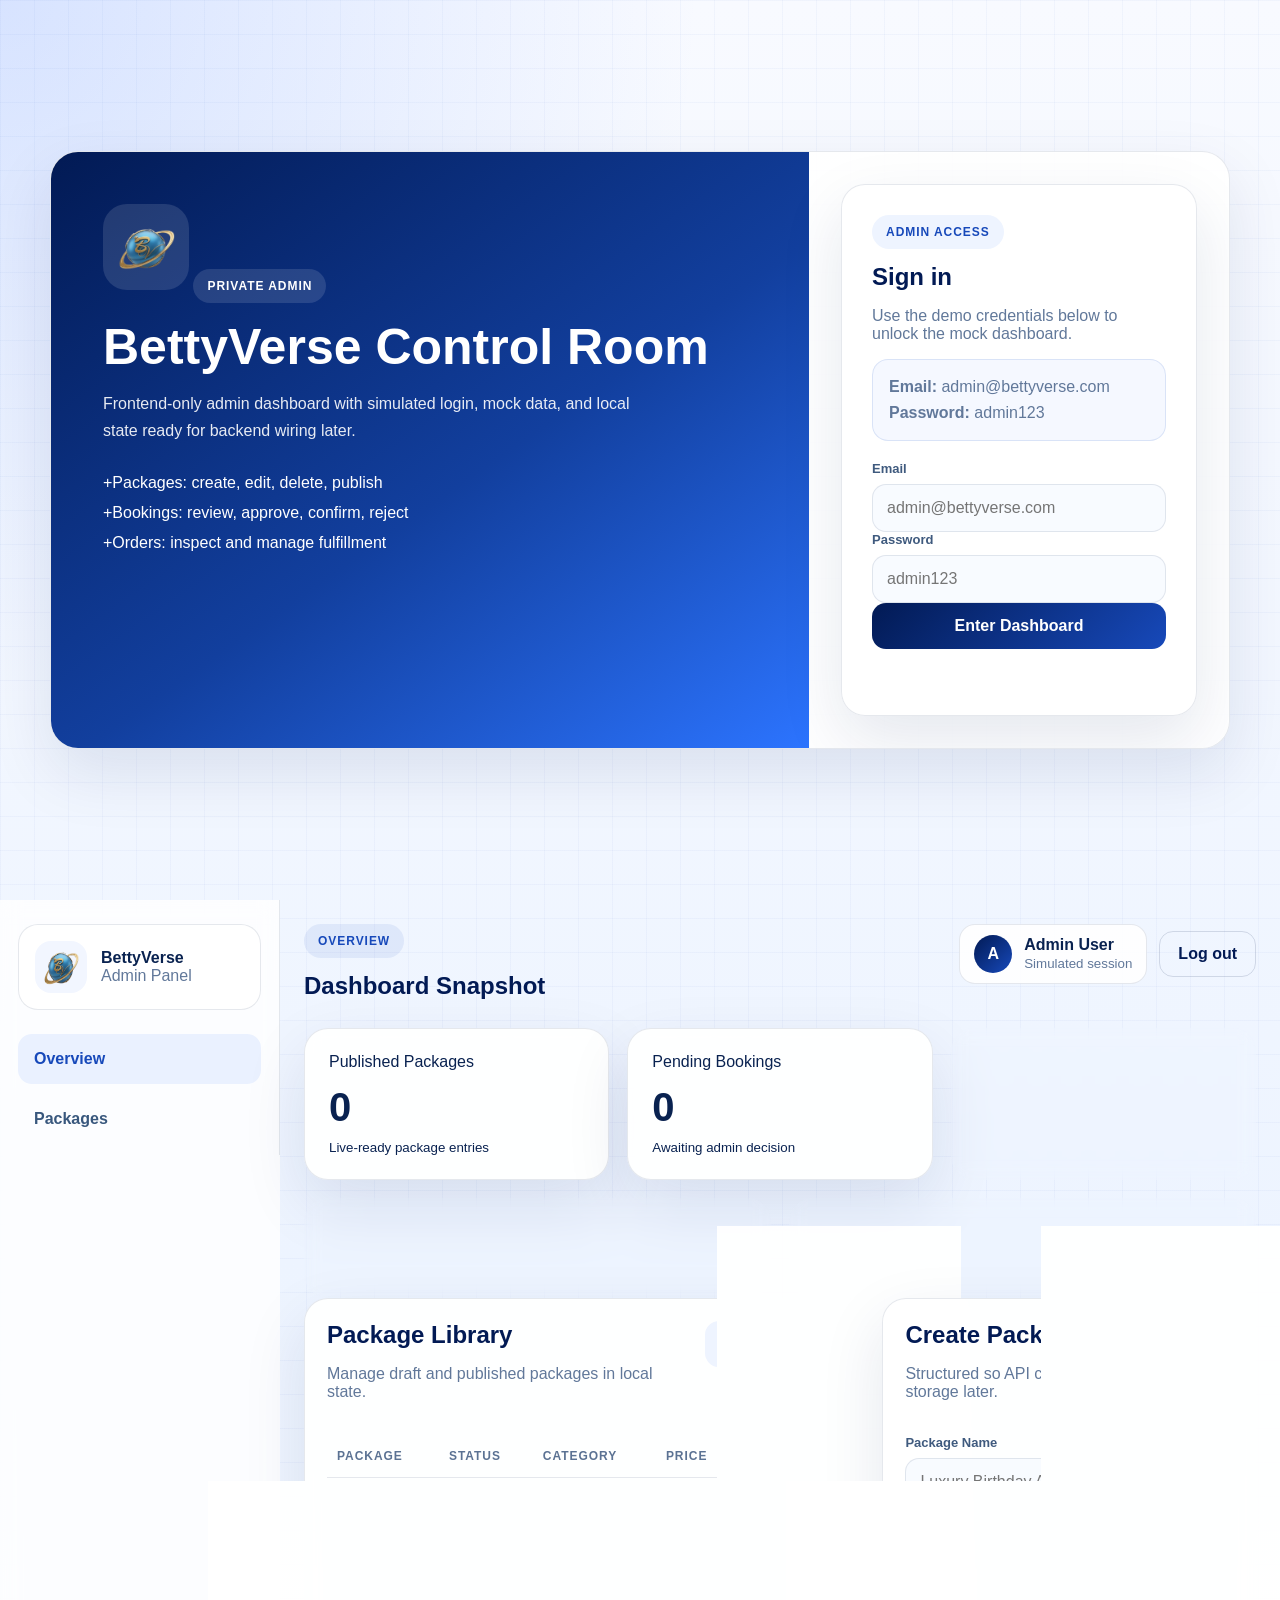
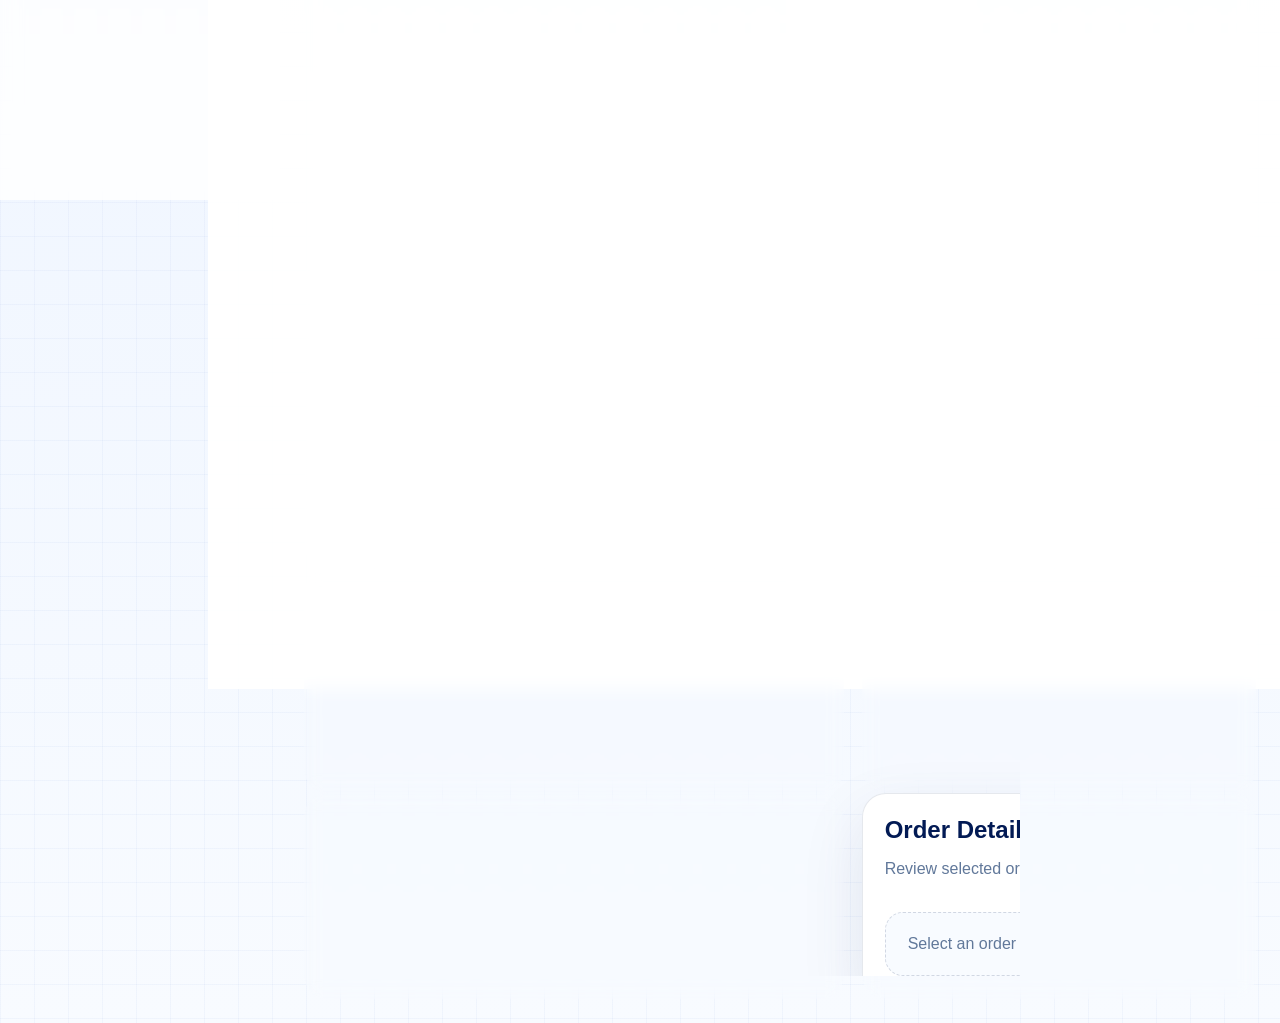
==== admin-panel/index.html @ 5b6a77cb "updates 29th april" ====
<!DOCTYPE html>
<html lang="en">
<head>
  <meta charset="UTF-8">
  <meta name="viewport" content="width=device-width, initial-scale=1.0">
  <title>Admin Panel | BettyVerse</title>
  <meta name="robots" content="noindex,nofollow">
  <link rel="icon" href="../images/logo.png" type="image/png">
  <link rel="stylesheet" href="admin.css">
</head>
<body class="admin-body">
  <div id="adminApp">
    <section class="admin-auth" data-auth-screen>
      <div class="admin-auth__shell">
        <div class="admin-auth__brand">
          <img src="../images/logo.png" alt="BettyVerse logo">
          <span class="admin-auth__eyebrow">Private Admin</span>
          <h1>BettyVerse Control Room</h1>
          <p>Frontend-only admin dashboard with simulated login, mock data, and local state ready for backend wiring later.</p>
          <ul class="admin-auth__notes">
            <li>Packages: create, edit, delete, publish</li>
            <li>Bookings: review, approve, confirm, reject</li>
            <li>Orders: inspect and manage fulfillment</li>
          </ul>
        </div>
        <div class="admin-auth__panel">
          <form class="admin-login-card" data-login-form>
            <span class="admin-chip">Admin Access</span>
            <h2>Sign in</h2>
            <p>Use the demo credentials below to unlock the mock dashboard.</p>
            <div class="admin-inline-note">
              <strong>Email:</strong> admin@bettyverse.com
              <br>
              <strong>Password:</strong> admin123
            </div>
            <label class="admin-field">
              <span>Email</span>
              <input type="email" name="email" placeholder="admin@bettyverse.com" required>
            </label>
            <label class="admin-field">
              <span>Password</span>
              <input type="password" name="password" placeholder="admin123" required>
            </label>
            <button class="admin-btn admin-btn--primary admin-btn--block" type="submit">Enter Dashboard</button>
            <p class="admin-form-status" data-login-status aria-live="polite"></p>
          </form>
        </div>
      </div>
    </section>

    <section class="admin-shell" data-dashboard hidden>
      <aside class="admin-sidebar">
        <div class="admin-sidebar__brand">
          <img src="../images/logo.png" alt="BettyVerse logo">
          <div>
            <strong>BettyVerse</strong>
            <span>Admin Panel</span>
          </div>
        </div>
        <nav class="admin-nav" aria-label="Admin navigation">
          <button class="admin-nav__item is-active" type="button" data-admin-view-trigger="overview">Overview</button>
          <button class="admin-nav__item" type="button" data-admin-view-trigger="packages">Packages</button>
          <button class="admin-nav__item" type="button" data-admin-view-trigger="bookings">Bookings</button>
          <button class="admin-nav__item" type="button" data-admin-view-trigger="orders">Orders</button>
        </nav>
        <div class="admin-sidebar__footer">
          <p>This panel is not linked from the public site.</p>
        </div>
      </aside>

      <div class="admin-main">
        <header class="admin-topbar">
          <div>
            <span class="admin-chip admin-chip--soft" data-view-label>Overview</span>
            <h1 data-view-title>Dashboard Snapshot</h1>
          </div>
          <div class="admin-topbar__actions">
            <div class="admin-user-pill">
              <span class="admin-user-pill__avatar">A</span>
              <div>
                <strong data-admin-name>Admin User</strong>
                <small>Simulated session</small>
              </div>
            </div>
            <button class="admin-btn admin-btn--ghost" type="button" data-logout-btn>Log out</button>
          </div>
        </header>

        <main class="admin-content">
          <div class="admin-banner" data-global-status hidden></div>

          <section class="admin-view is-active" data-admin-view="overview">
            <div class="admin-metric-grid">
              <article class="admin-metric-card">
                <span>Published Packages</span>
                <strong data-metric-published>0</strong>
                <small>Live-ready package entries</small>
              </article>
              <article class="admin-metric-card">
                <span>Pending Bookings</span>
                <strong data-metric-bookings>0</strong>
                <small>Awaiting admin decision</small>
              </article>
              <article class="admin-metric-card">
                <span>Open Orders</span>
                <strong data-metric-orders>0</strong>
                <small>Need payment or fulfillment review</small>
              </article>
            </div>

            <div class="admin-overview-grid">
              <section class="admin-panel-card">
                <div class="admin-panel-card__head">
                  <h2>Recent Bookings</h2>
                  <button class="admin-link-btn" type="button" data-jump-view="bookings">Open Bookings</button>
                </div>
                <div class="admin-list-stack" data-overview-bookings></div>
              </section>

              <section class="admin-panel-card">
                <div class="admin-panel-card__head">
                  <h2>Latest Orders</h2>
                  <button class="admin-link-btn" type="button" data-jump-view="orders">Open Orders</button>
                </div>
                <div class="admin-list-stack" data-overview-orders></div>
              </section>
            </div>
          </section>

          <section class="admin-view" data-admin-view="packages" hidden>
            <div class="admin-split">
              <section class="admin-panel-card">
                <div class="admin-panel-card__head">
                  <div>
                    <h2>Package Library</h2>
                    <p>Manage draft and published packages in local state.</p>
                  </div>
                  <button class="admin-btn admin-btn--secondary" type="button" data-new-package-btn>New Package</button>
                </div>
                <div class="admin-table-wrap">
                  <table class="admin-table">
                    <thead>
                      <tr>
                        <th>Package</th>
                        <th>Status</th>
                        <th>Category</th>
                        <th>Price</th>
                        <th>Actions</th>
                      </tr>
                    </thead>
                    <tbody data-package-table-body></tbody>
                  </table>
                </div>
              </section>

              <section class="admin-panel-card">
                <div class="admin-panel-card__head">
                  <div>
                    <h2 data-package-form-title>Create Package</h2>
                    <p>Structured so API calls can replace local storage later.</p>
                  </div>
                </div>
                <form class="admin-form-grid" data-package-form>
                  <input type="hidden" name="id">
                  <label class="admin-field admin-field--full">
                    <span>Package Name</span>
                    <input type="text" name="name" placeholder="Luxury Birthday Arch" required>
                  </label>
                  <label class="admin-field">
                    <span>Category</span>
                    <select name="category" required>
                      <option value="">Select category</option>
                      <option value="Birthday">Birthday</option>
                      <option value="Anniversary">Anniversary</option>
                      <option value="Festival">Festival</option>
                      <option value="Occasion">Occasion</option>
                      <option value="Surprise">Surprise</option>
                    </select>
                  </label>
                  <label class="admin-field">
                    <span>Base Price</span>
                    <input type="number" name="basePrice" min="0" step="0.01" placeholder="150" required>
                  </label>
                  <label class="admin-field admin-field--full">
                    <span>Summary</span>
                    <textarea name="summary" rows="4" placeholder="Short package description" required></textarea>
                  </label>
                  <label class="admin-field admin-field--full">
                    <span>Tags</span>
                    <input type="text" name="tags" placeholder="birthday, marquee, indoor">
                  </label>
                  <label class="admin-field admin-field--full">
                    <span>Image URL</span>
                    <input type="text" name="image" placeholder="../images/logo.png">
                  </label>
                  <label class="admin-field admin-field--full">
                    <span>Or Upload Image</span>
                    <input type="file" name="imageFile" accept="image/*">
                  </label>
                  <label class="admin-field">
                    <span>Status</span>
                    <select name="status">
                      <option value="draft">Draft</option>
                      <option value="published">Published</option>
                    </select>
                  </label>
                  <div class="admin-form-actions admin-field--full">
                    <button class="admin-btn admin-btn--primary" type="submit">Save Package</button>
                    <button class="admin-btn admin-btn--ghost" type="button" data-package-form-reset>Reset</button>
                  </div>
                </form>
              </section>
            </div>
          </section>

          <section class="admin-view" data-admin-view="bookings" hidden>
            <div class="admin-split admin-split--wide">
              <section class="admin-panel-card">
                <div class="admin-panel-card__head">
                  <div>
                    <h2>Booking Requests</h2>
                    <p>Approve, confirm, or reject incoming mock requests.</p>
                  </div>
                </div>
                <div class="admin-table-wrap">
                  <table class="admin-table">
                    <thead>
                      <tr>
                        <th>Client</th>
                        <th>Event</th>
                        <th>Date</th>
                        <th>Status</th>
                        <th>Actions</th>
                      </tr>
                    </thead>
                    <tbody data-booking-table-body></tbody>
                  </table>
                </div>
              </section>

              <section class="admin-panel-card" data-booking-detail-card>
                <div class="admin-panel-card__head">
                  <div>
                    <h2>Booking Details</h2>
                    <p>Select a booking to inspect the full request.</p>
                  </div>
                </div>
                <div class="admin-empty-state" data-booking-empty-state>Select a booking from the list to review details.</div>
                <div class="admin-detail-sheet" data-booking-detail hidden></div>
              </section>
            </div>
          </section>

          <section class="admin-view" data-admin-view="orders" hidden>
            <div class="admin-split admin-split--wide">
              <section class="admin-panel-card">
                <div class="admin-panel-card__head">
                  <div>
                    <h2>Orders</h2>
                    <p>Track payment and fulfillment status across mock orders.</p>
                  </div>
                </div>
                <div class="admin-table-wrap">
                  <table class="admin-table">
                    <thead>
                      <tr>
                        <th>Order</th>
                        <th>Customer</th>
                        <th>Total</th>
                        <th>Status</th>
                        <th>Actions</th>
                      </tr>
                    </thead>
                    <tbody data-order-table-body></tbody>
                  </table>
                </div>
              </section>

              <section class="admin-panel-card">
                <div class="admin-panel-card__head">
                  <div>
                    <h2>Order Details</h2>
                    <p>Review selected order lines and admin notes.</p>
                  </div>
                </div>
                <div class="admin-empty-state" data-order-empty-state>Select an order from the list to inspect it.</div>
                <div class="admin-detail-sheet" data-order-detail hidden></div>
              </section>
            </div>
          </section>
        </main>
      </div>
    </section>
  </div>

  <script src="admin.js"></script>
</body>
</html>
---- admin-panel/admin.css ----
:root {
  --admin-bg: #f4f7ff;
  --admin-card: rgba(255, 255, 255, 0.94);
  --admin-text: #092250;
  --admin-muted: #61789a;
  --admin-line: rgba(9, 34, 80, 0.1);
  --admin-primary: #1749ba;
  --admin-primary-deep: #021a54;
  --admin-success: #14804a;
  --admin-warning: #b67a12;
  --admin-danger: #b33645;
  --admin-shadow: 0 24px 64px rgba(2, 26, 84, 0.1);
}

* {
  box-sizing: border-box;
}

body.admin-body {
  margin: 0;
  min-height: 100vh;
  font-family: "Segoe UI", Tahoma, Geneva, Verdana, sans-serif;
  color: var(--admin-text);
  background:
    linear-gradient(rgba(42, 91, 199, 0.04) 1px, transparent 1px),
    linear-gradient(90deg, rgba(42, 91, 199, 0.04) 1px, transparent 1px),
    radial-gradient(circle at top left, rgba(66, 123, 255, 0.18), transparent 24%),
    linear-gradient(180deg, #f8faff 0%, #edf4ff 48%, #f8fbff 100%);
  background-size: 34px 34px, 34px 34px, auto, auto;
}

button,
input,
select,
textarea {
  font: inherit;
}

.admin-auth {
  min-height: 100vh;
  display: flex;
  align-items: center;
  justify-content: center;
  padding: 28px;
}

.admin-auth__shell {
  width: min(1180px, 100%);
  display: grid;
  grid-template-columns: minmax(0, 1.15fr) minmax(360px, 420px);
  background: rgba(255, 255, 255, 0.9);
  border: 1px solid var(--admin-line);
  border-radius: 28px;
  box-shadow: var(--admin-shadow);
  overflow: hidden;
}

.admin-auth__brand {
  padding: 52px;
  background: linear-gradient(145deg, #021a54 0%, #123f9e 55%, #2c74ff 100%);
  color: #fff;
}

.admin-auth__brand img {
  width: 86px;
  height: 86px;
  object-fit: contain;
  padding: 14px;
  border-radius: 24px;
  background: rgba(255, 255, 255, 0.12);
}

.admin-auth__eyebrow,
.admin-chip {
  display: inline-flex;
  align-items: center;
  min-height: 34px;
  padding: 0 14px;
  border-radius: 999px;
  font-size: 12px;
  font-weight: 800;
  letter-spacing: 0.08em;
  text-transform: uppercase;
}

.admin-auth__eyebrow {
  margin-top: 26px;
  background: rgba(255, 255, 255, 0.12);
}

.admin-auth__brand h1 {
  margin: 18px 0 14px;
  font-size: 50px;
  line-height: 1.05;
}

.admin-auth__brand p {
  max-width: 560px;
  line-height: 1.7;
  color: rgba(255, 255, 255, 0.9);
}

.admin-auth__notes {
  margin: 30px 0 0;
  padding: 0;
  list-style: none;
  display: grid;
  gap: 12px;
}

.admin-auth__notes li::before {
  content: "+";`r`n  margin-right: 10px;
}

.admin-auth__panel {
  display: flex;
  align-items: center;
  justify-content: center;
  padding: 32px;
}

.admin-login-card,
.admin-panel-card,
.admin-metric-card {
  background: var(--admin-card);
  border: 1px solid var(--admin-line);
  box-shadow: var(--admin-shadow);
  backdrop-filter: blur(8px);
  -webkit-backdrop-filter: blur(8px);
}

.admin-login-card {
  width: 100%;
  padding: 30px;
  border-radius: 24px;
}

.admin-chip {
  background: #eef4ff;
  color: var(--admin-primary);
}

.admin-chip--soft {
  background: rgba(23, 73, 186, 0.08);
}

.admin-login-card h2,
.admin-panel-card h2,
.admin-topbar h1 {
  margin: 14px 0 8px;
  color: var(--admin-primary-deep);
}

.admin-login-card p,
.admin-panel-card__head p,
.admin-empty-state,
.admin-sidebar__footer,
.admin-inline-note,
.admin-detail-sheet,
.admin-list-row small {
  color: var(--admin-muted);
}

.admin-inline-note {
  margin: 16px 0 20px;
  padding: 14px 16px;
  border-radius: 16px;
  background: #f5f8ff;
  border: 1px solid rgba(23, 73, 186, 0.12);
  line-height: 1.6;
}

.admin-field {
  display: block;
}

.admin-field span {
  display: block;
  margin-bottom: 8px;
  font-size: 13px;
  font-weight: 700;
  color: #3f5a7e;
}

.admin-field input,
.admin-field select,
.admin-field textarea {
  width: 100%;
  min-height: 48px;
  padding: 12px 14px;
  border-radius: 14px;
  border: 1px solid var(--admin-line);
  background: #f8fbff;
  color: var(--admin-text);
}

.admin-field textarea {
  min-height: 112px;
  resize: vertical;
}

.admin-field input:focus,
.admin-field select:focus,
.admin-field textarea:focus {
  outline: none;
  border-color: rgba(23, 73, 186, 0.35);
  box-shadow: 0 0 0 4px rgba(23, 73, 186, 0.08);
  background: #fff;
}

.admin-form-status {
  min-height: 20px;
  margin: 16px 0 0;
  font-size: 14px;
  font-weight: 700;
}

.admin-form-status.is-error {
  color: var(--admin-danger);
}

.admin-btn,
.admin-link-btn,
.admin-nav__item,
.admin-table__action {
  border: 0;
  cursor: pointer;
}

.admin-btn {
  min-height: 46px;
  padding: 0 18px;
  border-radius: 14px;
  font-weight: 700;
}

.admin-btn--primary {
  color: #fff;
  background: linear-gradient(135deg, #021a54, #1749ba);
}

.admin-btn--secondary {
  color: var(--admin-primary);
  background: #eef4ff;
}

.admin-btn--ghost {
  color: var(--admin-primary-deep);
  background: transparent;
  border: 1px solid rgba(9, 34, 80, 0.14);
}

.admin-btn--block {
  width: 100%;
}

.admin-shell {
  min-height: 100vh;
  display: grid;
  grid-template-columns: 280px minmax(0, 1fr);
}

.admin-sidebar {
  padding: 24px 18px;
  border-right: 1px solid var(--admin-line);
  background: rgba(255, 255, 255, 0.82);
  backdrop-filter: blur(10px);
  -webkit-backdrop-filter: blur(10px);
  position: sticky;
  top: 0;
  height: 100vh;
}

.admin-sidebar__brand {
  display: flex;
  align-items: center;
  gap: 14px;
  padding: 16px;
  border-radius: 20px;
  background: #fff;
  border: 1px solid var(--admin-line);
}

.admin-sidebar__brand img {
  width: 52px;
  height: 52px;
  border-radius: 16px;
  background: #f2f6ff;
  padding: 8px;
}

.admin-sidebar__brand strong,
.admin-user-pill strong {
  display: block;
}

.admin-sidebar__brand span,
.admin-user-pill small {
  color: var(--admin-muted);
}

.admin-nav {
  display: grid;
  gap: 10px;
  margin-top: 24px;
}

.admin-nav__item {
  text-align: left;
  min-height: 50px;
  padding: 0 16px;
  border-radius: 14px;
  background: transparent;
  color: #38577d;
  font-weight: 700;
}

.admin-nav__item.is-active,
.admin-nav__item:hover,
.admin-nav__item:focus {
  outline: none;
  background: #eaf1ff;
  color: var(--admin-primary);
}

.admin-sidebar__footer {
  position: absolute;
  left: 18px;
  right: 18px;
  bottom: 24px;
  padding: 16px;
  border-radius: 16px;
  background: #fff;
  border: 1px solid var(--admin-line);
  line-height: 1.6;
}

.admin-main {
  padding: 24px;
}

.admin-topbar {
  display: flex;
  align-items: flex-start;
  justify-content: space-between;
  gap: 16px;
  margin-bottom: 20px;
}

.admin-topbar__actions {
  display: flex;
  align-items: center;
  gap: 12px;
}

.admin-user-pill {
  display: flex;
  align-items: center;
  gap: 12px;
  padding: 10px 14px;
  border-radius: 16px;
  background: rgba(255, 255, 255, 0.88);
  border: 1px solid var(--admin-line);
}

.admin-user-pill__avatar {
  width: 38px;
  height: 38px;
  border-radius: 50%;
  display: inline-flex;
  align-items: center;
  justify-content: center;
  color: #fff;
  background: linear-gradient(135deg, #021a54, #1749ba);
  font-weight: 800;
}

.admin-banner {
  margin-bottom: 18px;
  padding: 14px 16px;
  border-radius: 16px;
  background: #eef4ff;
  border: 1px solid rgba(23, 73, 186, 0.14);
  color: #315480;
  font-weight: 700;
}

.admin-banner.is-success {
  background: #effbf4;
  border-color: rgba(20, 128, 74, 0.18);
  color: #0f6d3e;
}

.admin-banner.is-error {
  background: #fff3f5;
  border-color: rgba(179, 54, 69, 0.2);
  color: #983341;
}

.admin-view {
  display: block;
}

.admin-metric-grid,
.admin-overview-grid,
.admin-split {
  display: grid;
  gap: 18px;
}

.admin-metric-grid {
  grid-template-columns: repeat(3, minmax(0, 1fr));
}

.admin-metric-card,
.admin-panel-card {
  border-radius: 24px;
}

.admin-metric-card {
  padding: 24px;
}

.admin-metric-card span,
.admin-metric-card small {
  display: block;
}

.admin-metric-card strong {
  display: block;
  margin: 14px 0 10px;
  font-size: 40px;
}

.admin-overview-grid {
  margin-top: 18px;
  grid-template-columns: repeat(2, minmax(0, 1fr));
}

.admin-split {
  grid-template-columns: 1.5fr 1fr;
}

.admin-split--wide {
  grid-template-columns: 1.3fr 0.95fr;
}

.admin-panel-card {
  padding: 22px;
}

.admin-panel-card__head {
  display: flex;
  align-items: flex-start;
  justify-content: space-between;
  gap: 14px;
  margin-bottom: 18px;
}

.admin-panel-card__head h2 {
  margin-top: 0;
}

.admin-link-btn {
  padding: 0;
  background: transparent;
  color: var(--admin-primary);
  font-weight: 700;
}

.admin-form-grid {
  display: grid;
  grid-template-columns: repeat(2, minmax(0, 1fr));
  gap: 14px;
}

.admin-field--full,
.admin-form-actions {
  grid-column: 1 / -1;
}

.admin-form-actions {
  display: flex;
  gap: 12px;
}

.admin-table-wrap {
  overflow-x: auto;
}

.admin-table {
  width: 100%;
  border-collapse: collapse;
}

.admin-table th,
.admin-table td {
  padding: 14px 10px;
  border-bottom: 1px solid var(--admin-line);
  vertical-align: top;
  text-align: left;
}

.admin-table th {
  font-size: 12px;
  letter-spacing: 0.08em;
  text-transform: uppercase;
  color: #5b7293;
}

.admin-table td strong {
  display: block;
}

.admin-table__stack {
  display: flex;
  flex-wrap: wrap;
  gap: 8px;
}

.admin-table__action {
  min-height: 34px;
  padding: 0 12px;
  border-radius: 999px;
  background: #eff5ff;
  color: var(--admin-primary);
  font-size: 12px;
  font-weight: 800;
}

.admin-table__action.is-danger {
  background: #fff1f3;
  color: var(--admin-danger);
}

.admin-table__action.is-success {
  background: #effbf4;
  color: var(--admin-success);
}

.admin-badge {
  display: inline-flex;
  align-items: center;
  min-height: 30px;
  padding: 0 12px;
  border-radius: 999px;
  font-size: 12px;
  font-weight: 800;
  text-transform: uppercase;
  letter-spacing: 0.06em;
}

.admin-badge.is-draft,
.admin-badge.is-pending,
.admin-badge.is-awaiting-payment {
  background: #fff7e9;
  color: var(--admin-warning);
}

.admin-badge.is-published,
.admin-badge.is-confirmed,
.admin-badge.is-fulfilled,
.admin-badge.is-paid {
  background: #effbf4;
  color: var(--admin-success);
}

.admin-badge.is-approved,
.admin-badge.is-processing {
  background: #eef4ff;
  color: var(--admin-primary);
}

.admin-badge.is-rejected,
.admin-badge.is-cancelled {
  background: #fff1f3;
  color: var(--admin-danger);
}

.admin-list-stack {
  display: grid;
  gap: 12px;
}

.admin-list-row {
  padding: 16px;
  border-radius: 18px;
  border: 1px solid var(--admin-line);
  background: linear-gradient(180deg, #fff 0%, #f8fbff 100%);
}

.admin-list-row strong,
.admin-detail-sheet strong {
  color: var(--admin-primary-deep);
}

.admin-empty-state {
  padding: 22px;
  border-radius: 18px;
  border: 1px dashed rgba(9, 34, 80, 0.16);
  background: #f8fbff;
}

.admin-detail-sheet {
  display: grid;
  gap: 16px;
}

.admin-detail-group {
  padding: 16px;
  border-radius: 18px;
  border: 1px solid var(--admin-line);
  background: linear-gradient(180deg, #fff 0%, #f8fbff 100%);
}

.admin-detail-grid {
  display: grid;
  grid-template-columns: repeat(2, minmax(0, 1fr));
  gap: 12px;
}

.admin-detail-actions {
  display: flex;
  flex-wrap: wrap;
  gap: 10px;
}

@media (max-width: 1180px) {
  .admin-auth__shell,
  .admin-shell,
  .admin-overview-grid,
  .admin-split,
  .admin-split--wide {
    grid-template-columns: 1fr;
  }

  .admin-sidebar {
    position: static;
    height: auto;
  }

  .admin-sidebar__footer {
    position: static;
    margin-top: 18px;
  }
}

@media (max-width: 767px) {
  .admin-auth,
  .admin-main {
    padding: 16px;
  }

  .admin-auth__brand,
  .admin-auth__panel,
  .admin-panel-card,
  .admin-metric-card {
    padding: 20px;
  }

  .admin-auth__brand h1 {
    font-size: 38px;
  }

  .admin-topbar,
  .admin-topbar__actions,
  .admin-form-actions {
    flex-direction: column;
    align-items: stretch;
  }

  .admin-metric-grid,
  .admin-form-grid,
  .admin-detail-grid {
    grid-template-columns: 1fr;
  }
}
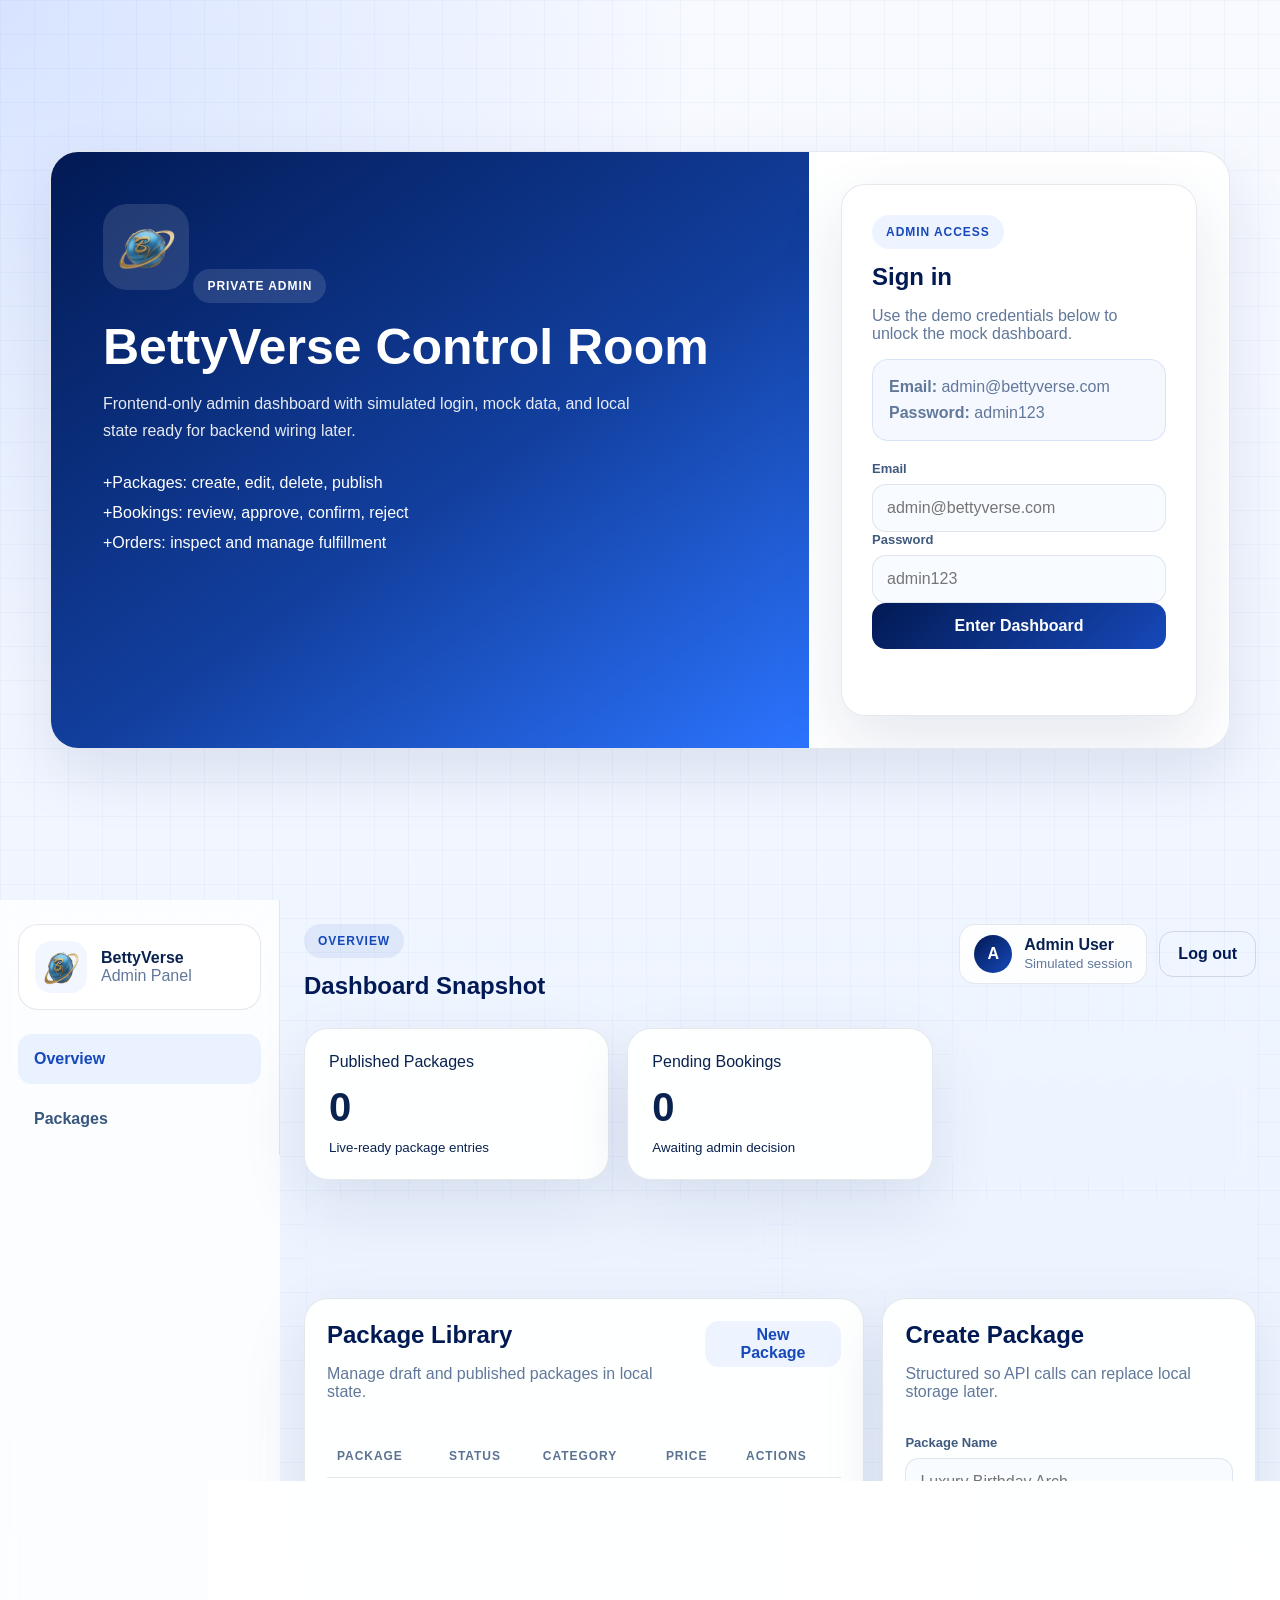
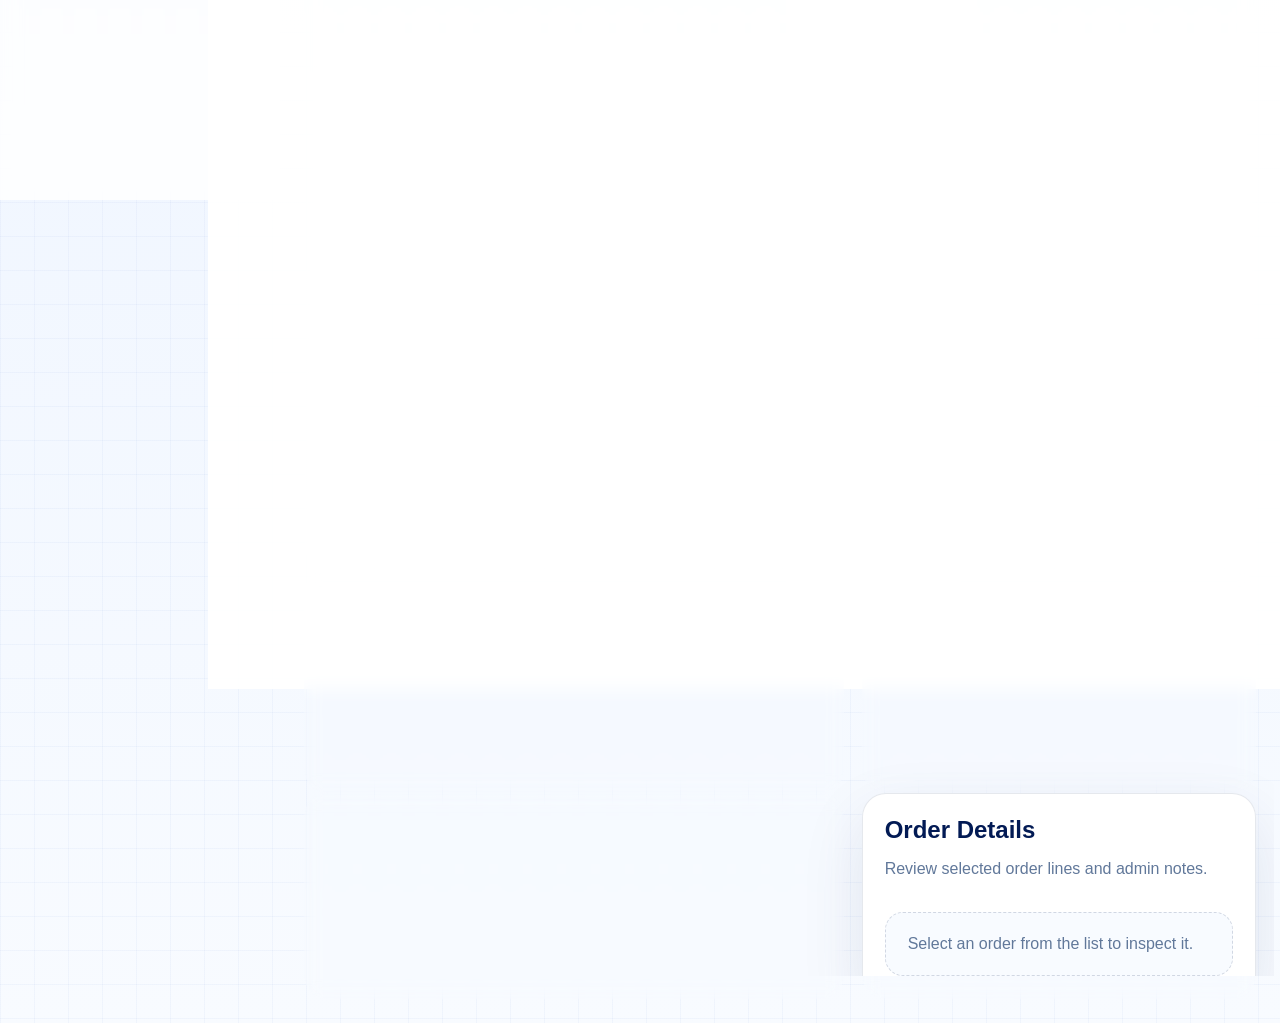
==== commit af287a90: "......" ====
--- a/admin-panel/index.html
+++ b/admin-panel/index.html
@@ -296,3 +296,4 @@
   <script src="admin.js"></script>
 </body>
 </html>
+
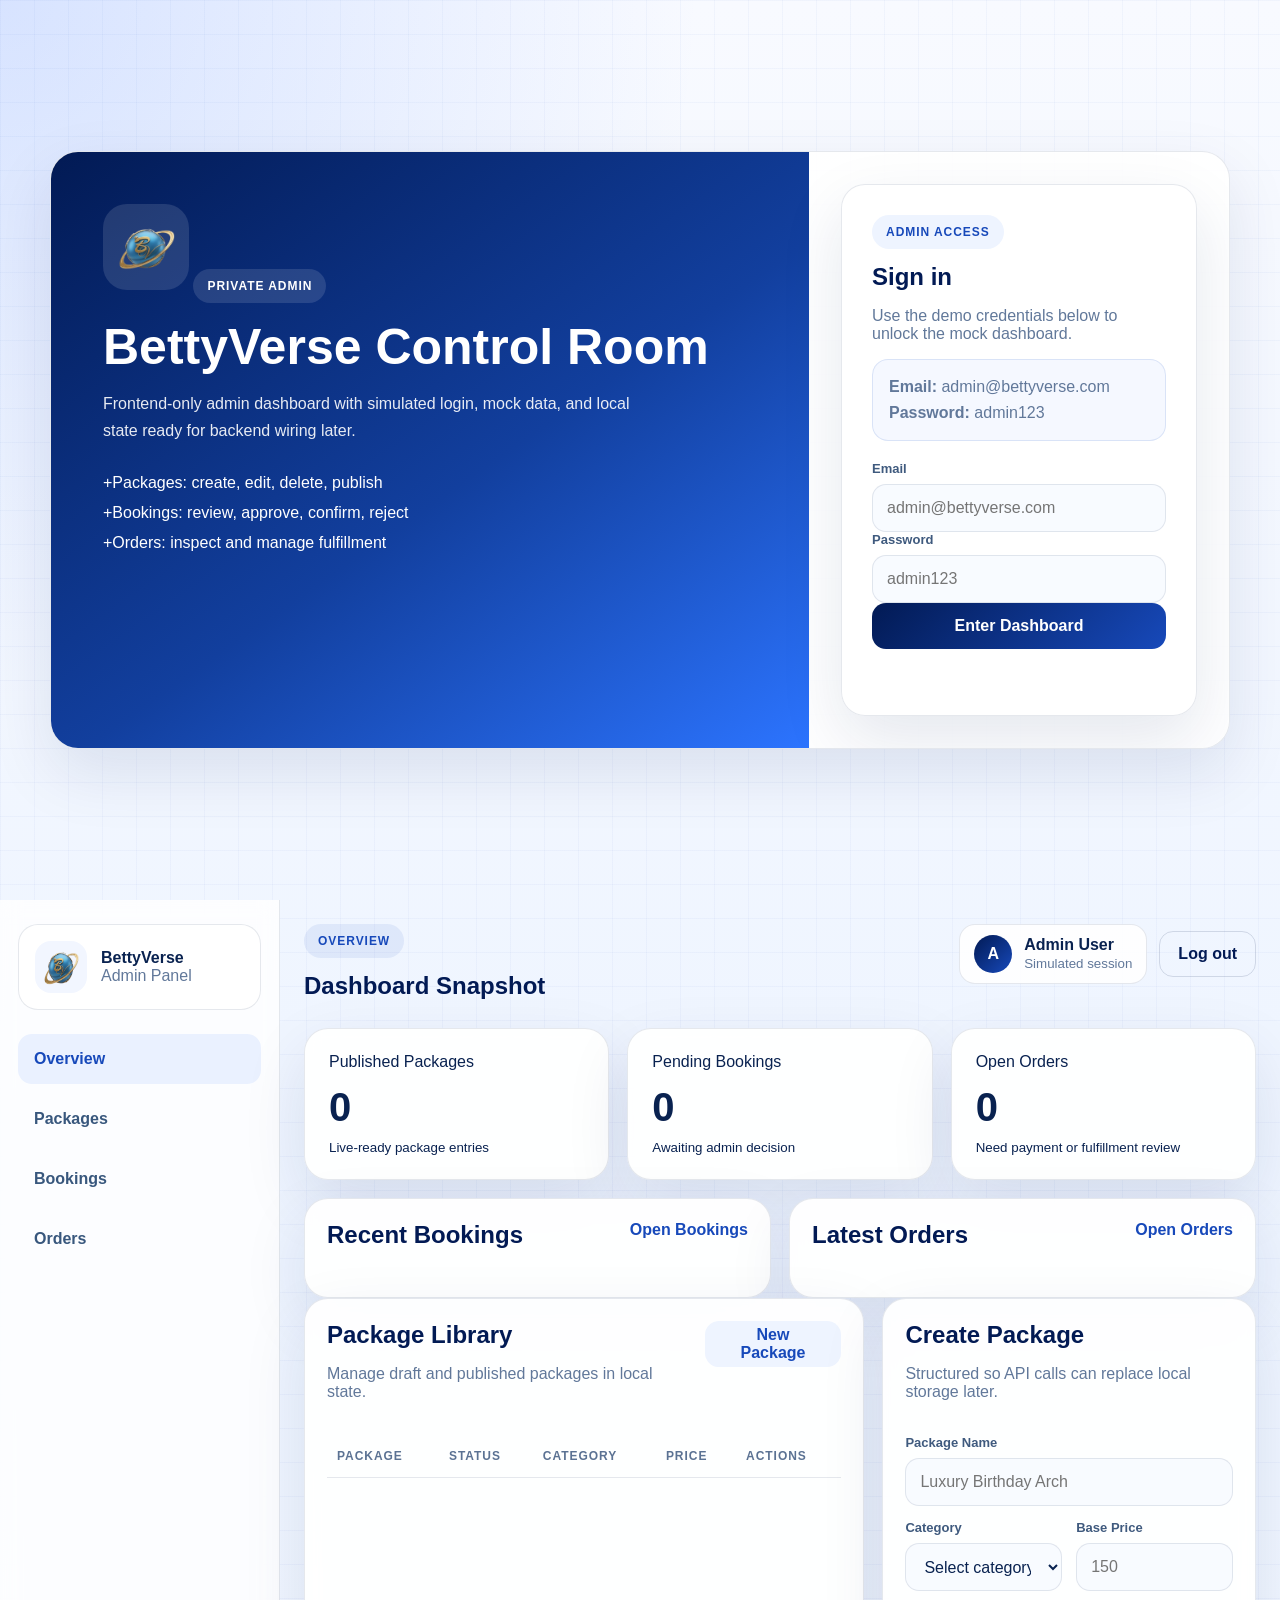
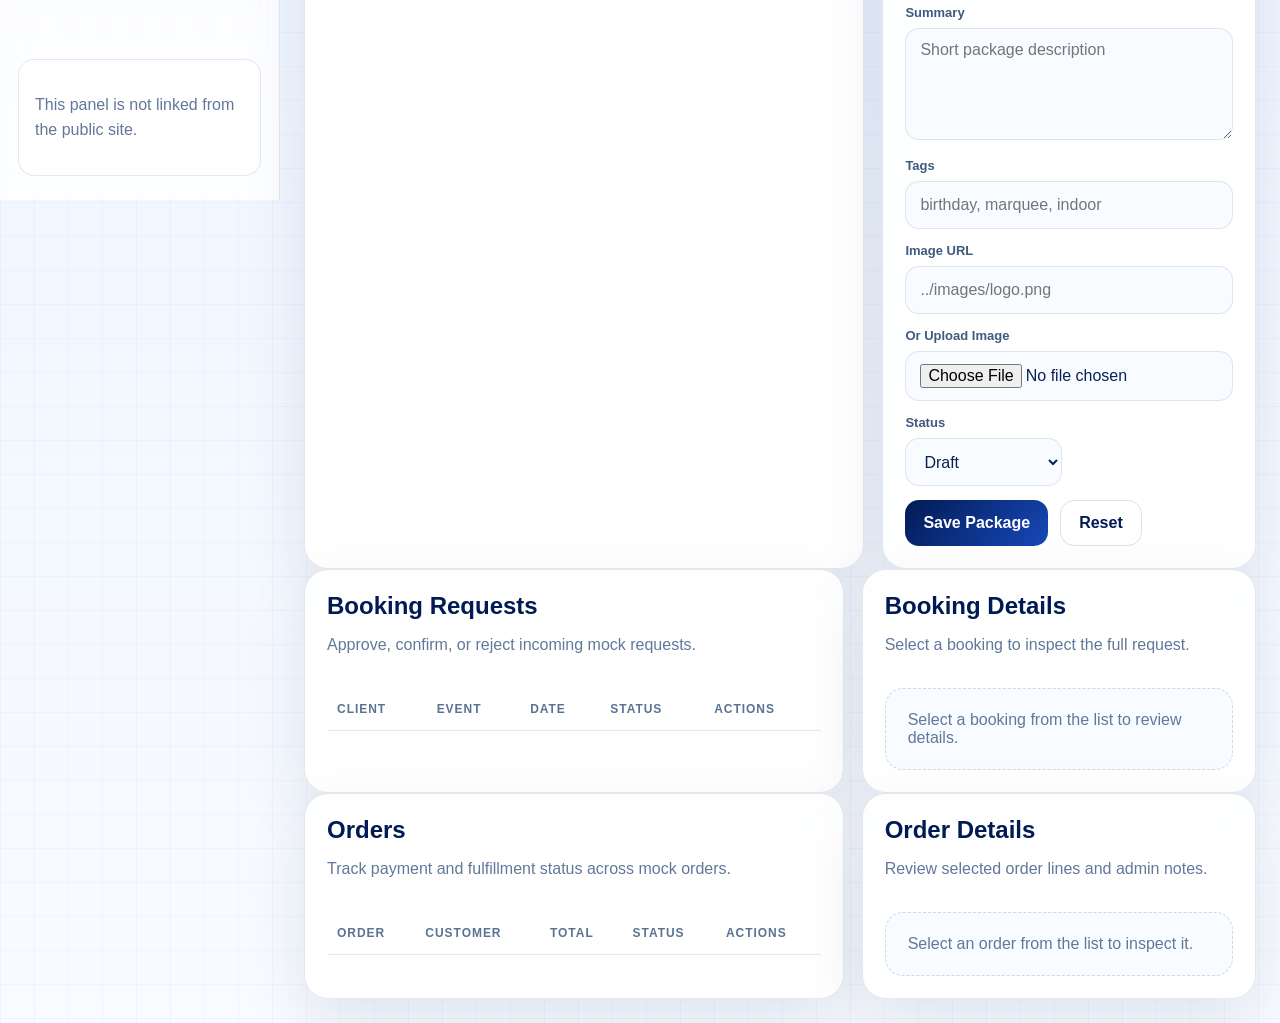
==== commit 0f3702fa: "test1" ====
--- a/admin-panel/index.html
+++ b/admin-panel/index.html
@@ -6,6 +6,8 @@
   <title>Admin Panel | BettyVerse</title>
   <meta name="robots" content="noindex,nofollow">
   <link rel="icon" href="../images/logo.png" type="image/png">
+  <link rel="apple-touch-icon" sizes="180x180" href="../images/bookmark.jpeg">
+  <meta name="apple-mobile-web-app-title" content="BettyVerse">
   <link rel="stylesheet" href="admin.css">
 </head>
 <body class="admin-body">
